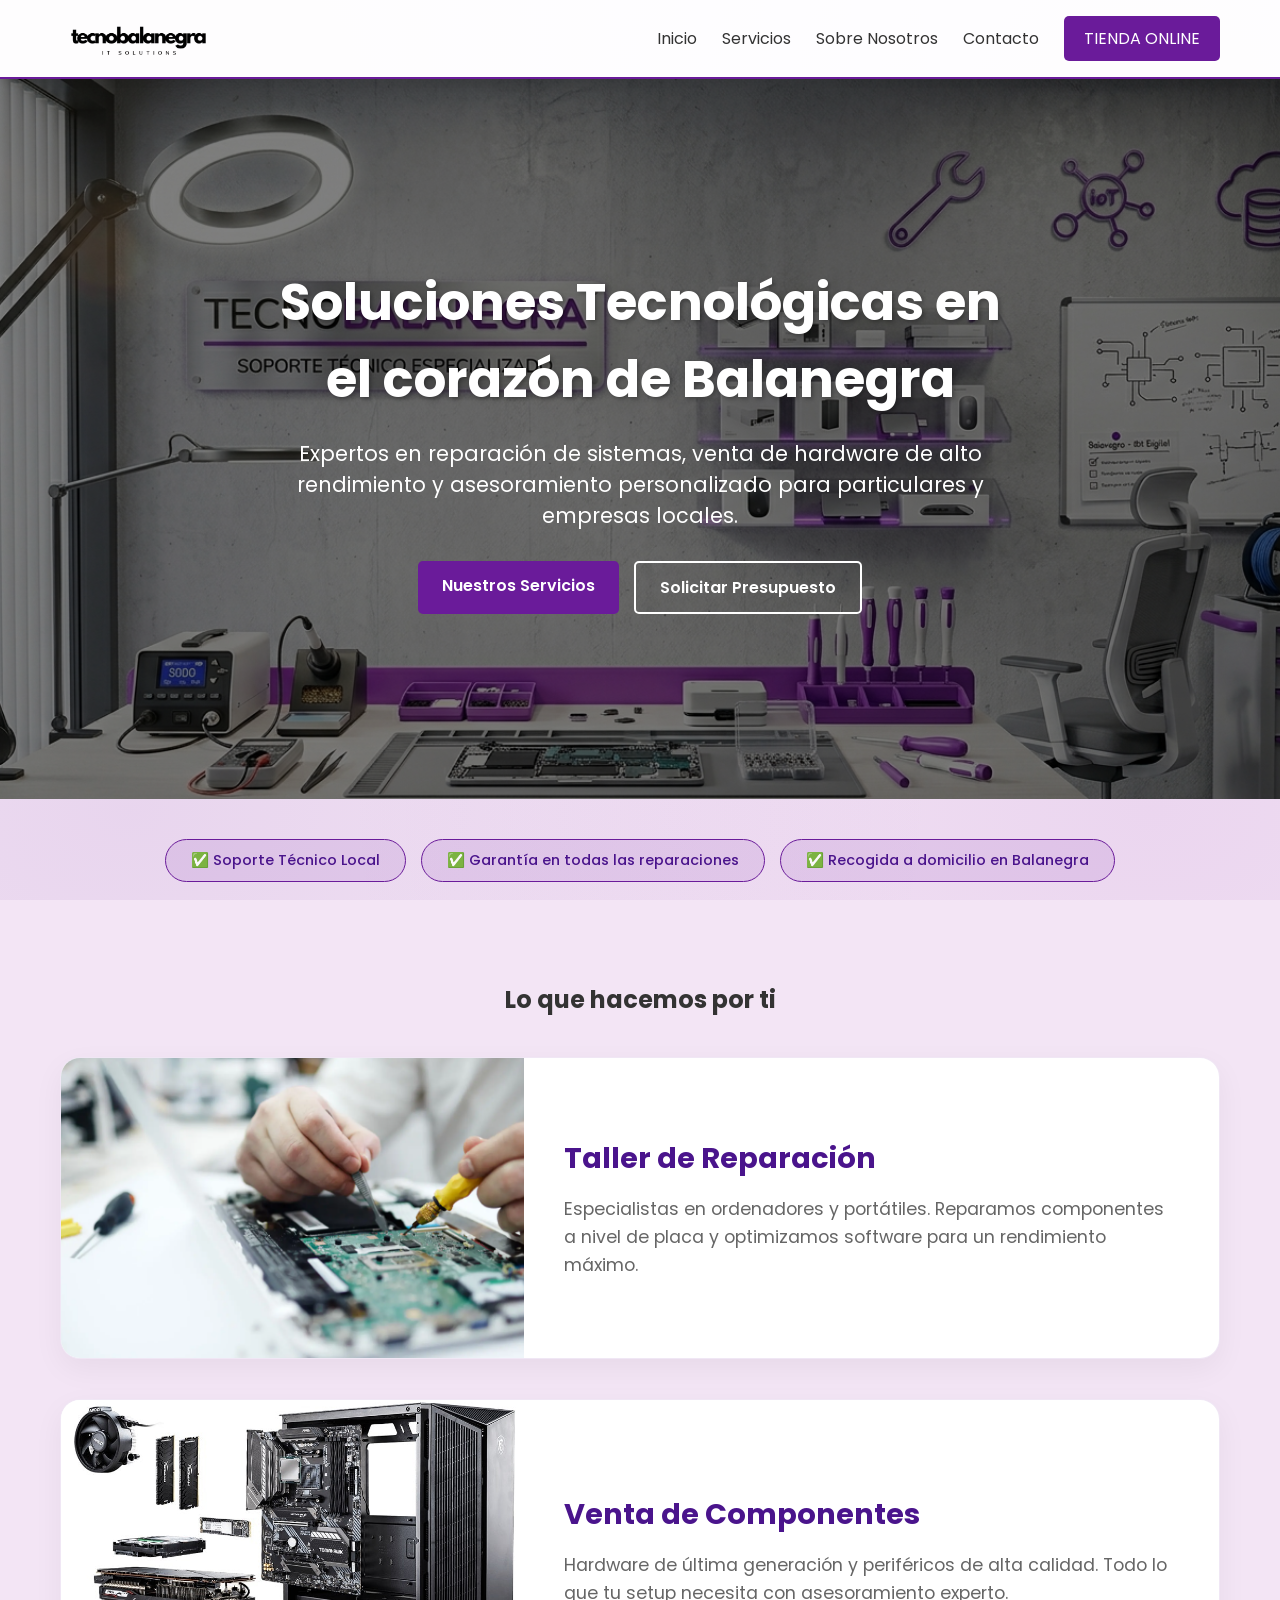
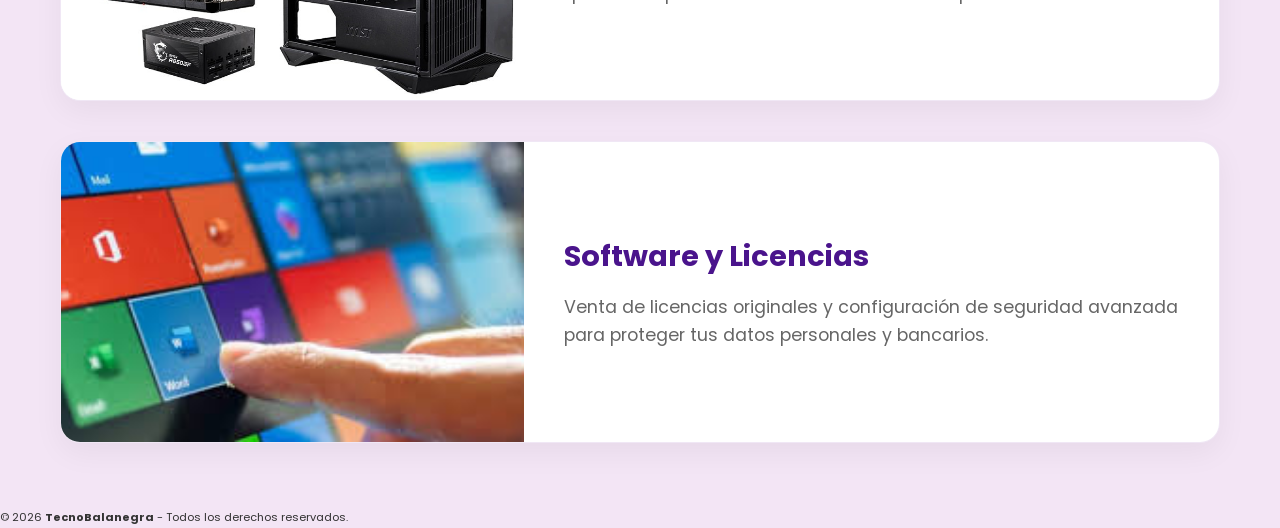
==== index.html @ 56120dea "Add files via upload" ====
<!DOCTYPE html>
<html lang="es">
<head>
    <meta charset="UTF-8">
    <meta name="viewport" content="width=device-width, initial-scale=1.0">
    <title>TecnoBalanegra | Expertos en Tecnología</title>
    <link rel="icon" type="image/png" href="recursos-imagenes/tecnobalanegra_logo2.png">
    <link href="https://fonts.googleapis.com/css2?family=Poppins:wght@300;400;600;700&display=swap" rel="stylesheet">
    <link rel="stylesheet" href="styles.css">
</head>
<body>

    <header>
        <div class="contenedor-nav">
            <!-- Logo a la izquierda -->
            <div class="logo-container">
                <a href="index.html">
                    <img src="recursos-imagenes/tecnobalanegra_logo.png" alt="TecnoBalanegra Logo" class="logo-img">
                </a>
            </div>

            <!-- Menú a la derecha -->
            <nav>
                <a href="#inicio">Inicio</a>
                <a href="servicios.html">Servicios</a>
                <a href="nosotros.html">Sobre Nosotros</a>
                <a href="contacto.html">Contacto</a>
                <a href="tienda.html" class="boton-tienda">TIENDA ONLINE</a>
            </nav>
        </div>
    </header>

    <main>
        <!-- Sección Hero con fondo de imagen -->
        <section id="inicio" class="hero">
            <div class="overlay"></div> <!-- Capa oscura para que el texto se lea bien -->
            <div class="hero-contenido">
                <h2>Soluciones Tecnológicas en el corazón de Balanegra</h2>
                <p>Expertos en reparación de sistemas, venta de hardware de alto rendimiento y asesoramiento personalizado para particulares y empresas locales.</p>
                <div class="botones-hero">
                    <a href="servicios.html" class="btn-primario">Nuestros Servicios</a>
                    <a href="contacto.html" class="btn-secundario">Solicitar Presupuesto</a>
                </div>
            </div>
        </section>

        <!-- Banner de confianza -->
        <section class="banner-confianza">
            <div class="contenedor-pills">
                <span class="pill">✅ Soporte Técnico Local</span>
                <span class="pill">✅ Garantía en todas las reparaciones</span>
                <span class="pill">✅ Recogida a domicilio en Balanegra</span>
            </div>
        </section>

        <!-- El resto del contenido (Novedades, Servicios, Contacto...) se mantiene abajo -->
        <section id="servicios" class="contenedor-servicios">
            <h2 class="titulo-seccion">Lo que hacemos por ti</h2>
            
            <div class="grid-servicios-pro">
                
                <!-- Taller de Reparación -->
                <article class="servicio-card">
                    <div class="imagen-placeholder">
                        <img src="recursos-imagenes/taller-reparacion.png" alt="Taller de reparación">
                    </div>
                    <div class="servicio-info">
                        <h4>Taller de Reparación</h4>
                        <p>Especialistas en ordenadores y portátiles. Reparamos componentes a nivel de placa y optimizamos software para un rendimiento máximo.</p>
                    </div>
                </article>

                <!-- Venta de Componentes -->
                <article class="servicio-card">
                    <div class="imagen-placeholder">
                        <img src="recursos-imagenes/venta-componentes.jpg" alt="Venta de componentes">
                    </div>
                    <div class="servicio-info">
                        <h4>Venta de Componentes</h4>
                        <p>Hardware de última generación y periféricos de alta calidad. Todo lo que tu setup necesita con asesoramiento experto.</p>
                    </div>
                </article>

                <!-- Software y Licencias -->
                <article class="servicio-card">
                    <div class="imagen-placeholder">
                        <img src="recursos-imagenes/licencias.jpg" alt="Software y licencias">
                    </div>
                    <div class="servicio-info">
                        <h4>Software y Licencias</h4>
                        <p>Venta de licencias originales y configuración de seguridad avanzada para proteger tus datos personales y bancarios.</p>
                    </div>
                </article>

            </div>
        </section>

        <!-- Sección de contacto (mismo código anterior con ajustes visuales) -->
        <section id="contacto" class="contenedor">
             <!-- ... Tu código de contacto anterior ... -->
        </section>
    </main>

    <footer>
        <p><small><small>&copy; 2026 <strong>TecnoBalanegra</strong> - Todos los derechos reservados.</small></small></p>
    </footer>

</body>
</html>
---- styles.css ----
:root {
    --morado-principal: #6a1b9a;
    --morado-oscuro: #4a148c;
    --lila-muy-claro: #f3e5f5;
    --blanco: #ffffff;
    --texto-oscuro: #333333;
}

* {
    margin: 0;
    padding: 0;
    box-sizing: border-box;
}

/* FONDO GLOBAL DE LA PÁGINA */
body {
    font-family: 'Poppins', sans-serif;
    color: var(--texto-oscuro);
    background-color: var(--lila-muy-claro);
    background-image: 
        radial-gradient(at 10% 10%, rgba(106, 27, 154, 0.12) 0px, transparent 50%),
        radial-gradient(at 90% 10%, rgba(142, 36, 170, 0.12) 0px, transparent 50%),
        radial-gradient(at 50% 50%, rgba(225, 190, 231, 0.15) 0px, transparent 50%),
        radial-gradient(at 10% 90%, rgba(106, 27, 154, 0.08) 0px, transparent 50%),
        radial-gradient(at 90% 90%, rgba(142, 36, 170, 0.08) 0px, transparent 50%);
    background-attachment: fixed;
}

/* CABECERA Y NAVEGACIÓN */
header {
    background-color: rgba(255, 255, 255, 0.95);
    padding: 10px 0;
    position: sticky;
    top: 0;
    z-index: 1000;
    box-shadow: 0 2px 10px rgba(0,0,0,0.05);
    border-bottom: 2px solid var(--morado-principal);
}

.contenedor-nav {
    display: flex;
    justify-content: space-between;
    align-items: center;
    max-width: 1200px;
    margin: 0 auto;
    padding: 0 20px;
}

.logo-img {
    height: 50px;
    width: auto;
}

nav {
    display: flex;
    align-items: center;
}

nav a {
    text-decoration: none;
    color: var(--texto-oscuro);
    margin-left: 25px;
    font-weight: 400;
    transition: 0.3s;
}

nav a:hover {
    color: var(--morado-principal);
}

.boton-tienda {
    background: var(--morado-principal);
    color: var(--blanco) !important;
    padding: 10px 20px;
    border-radius: 5px;
}

.boton-tienda:hover {
    background: var(--morado-oscuro);
}

/* SECCIÓN HERO DE LA PÁGINA */
.hero {
    height: 80vh;
    display: flex;
    align-items: center;
    justify-content: center;
    text-align: center;
    background: url('recursos-imagenes/fondo_tecnobalanegra.png') center/cover no-repeat;
    position: relative;
    color: var(--blanco);
}

.hero .overlay {
    position: absolute;
    top: 0;
    left: 0;
    width: 100%;
    height: 100%;
    background-color: rgba(0, 0, 0, 0.5);
    z-index: 1;
}

.hero-contenido {
    position: relative;
    z-index: 2;
    max-width: 800px;
    padding: 0 20px;
}

.hero-contenido h2, .hero-contenido p {
    color: var(--blanco);
}

.hero-contenido h2 {
    font-size: 3.2rem;
    margin-bottom: 20px;
    font-weight: 700;
    text-shadow: 2px 2px 4px rgba(0,0,0,0.3);
}

.hero-contenido p {
    font-size: 1.3rem;
    max-width: 700px;
    margin: 0 auto 30px auto;
    font-weight: 400;
}

/* BOTONES Y COMPONENTES */
.botones-hero {
    display: flex;
    justify-content: center;
    gap: 15px;
}

.btn-primario, .btn-secundario {
    padding: 12px 24px;
    text-decoration: none;
    border-radius: 5px;
    font-weight: 600;
    transition: 0.3s;
}

.btn-primario {
    background-color: var(--morado-principal);
    color: var(--blanco);
}

.btn-primario:hover {
    background-color: var(--morado-oscuro);
}

.btn-secundario {
    background-color: transparent;
    color: var(--blanco);
    border: 2px solid var(--blanco);
}

.btn-secundario:hover {
    background-color: var(--blanco);
    color: var(--morado-principal);
}

.banner-confianza {
    padding: 40px 20px;
    display: flex;
    justify-content: center;
}

.contenedor-pills {
    display: flex;
    flex-wrap: wrap;
    gap: 15px;
    justify-content: center;
}

.pill {
    background-color: rgba(106, 27, 154, 0.1);
    border: 1px solid var(--morado-principal);
    color: var(--morado-oscuro);
    padding: 10px 25px;
    border-radius: 50px;
    font-size: 0.9rem;
    font-weight: 500;
    transition: 0.3s;
}

.pill:hover {
    background-color: var(--morado-principal);
    color: white;
}

/* PÁGINA DE SERVICIOS */
.contenedor-servicios, .contenedor-servicios-detallados {
    max-width: 1200px;
    margin: 60px auto;
    padding: 0 20px;
    text-align: center;
}

.grid-servicios-pro {
    display: flex;
    flex-direction: column;
    gap: 40px;
    margin-top: 40px;
}

.servicio-card {
    display: flex;
    align-items: center;
    background: white;
    border-radius: 20px;
    overflow: hidden;
    box-shadow: 0 10px 30px rgba(0,0,0,0.05);
    transition: transform 0.3s ease;
    border: 1px solid rgba(106, 27, 154, 0.1);
}

.servicio-card:hover {
    transform: translateY(-5px);
}

.imagen-placeholder {
    width: 40%;
    height: 300px;
    background-color: #eee;
}

.imagen-placeholder img {
    width: 100%;
    height: 100%;
    object-fit: cover;
}

.servicio-info {
    width: 60%;
    padding: 40px;
    text-align: left;
}

.servicio-info h4 {
    font-size: 1.8rem;
    color: var(--morado-oscuro);
    margin-bottom: 15px;
}

.servicio-info p {
    font-size: 1.1rem;
    line-height: 1.6;
    color: #666;
}

/* PÁGINA DE CONTACTO */
.contenedor-contacto {
    max-width: 1100px;
    margin: 50px auto;
    padding: 0 20px;
}

.contacto-header {
    text-align: center;
    margin-bottom: 50px;
}

.contacto-header h1 {
    color: var(--morado-oscuro);
    font-size: 2.5rem;
}

.contacto-grid {
    display: grid;
    grid-template-columns: 1fr 1fr;
    gap: 40px;
    align-items: start;
}

.formulario-container {
    background: white;
    padding: 40px;
    border-radius: 20px;
    box-shadow: 0 10px 30px rgba(0,0,0,0.05);
}

.grupo-input {
    margin-bottom: 20px;
}

.grupo-input label {
    display: block;
    margin-bottom: 8px;
    font-weight: 600;
    color: var(--morado-oscuro);
}

/* formulario */
.grupo-input input, .grupo-input select, .grupo-input textarea {
    width: 100%;
    padding: 12px;
    border: 1px solid #ddd;
    border-radius: 8px;
    font-family: inherit;
    outline: none;
    transition: 0.3s;
}

.grupo-input input:focus, .grupo-input textarea:focus {
    border-color: var(--morado-principal);
    box-shadow: 0 0 0 3px rgba(106, 27, 154, 0.1);
}

.btn-enviar-contacto {
    background: var(--morado-principal);
    color: white;
    border: none;
    padding: 15px 30px;
    border-radius: 8px;
    font-weight: 600;
    cursor: pointer;
    width: 100%;
    transition: 0.3s;
}

.btn-enviar-contacto:hover {
    background: var(--morado-oscuro);
    transform: translateY(-2px);
}

.info-card {
    background: rgba(255, 255, 255, 0.6);
    padding: 20px;
    border-radius: 15px;
    margin-bottom: 20px;
    border-left: 5px solid var(--morado-principal);
}

.info-card h4 {
    color: var(--morado-oscuro);
    margin-bottom: 5px;
}

.mapa-placeholder {
    height: 200px;
    background: #e0e0e0;
    border-radius: 15px;
    display: flex;
    align-items: center;
    justify-content: center;
    color: #888;
    border: 2px dashed #ccc;
}

.servicios-intro {
    text-align: center;
    margin-bottom: 60px;
}

.servicios-intro h1 {
    font-size: 2.8rem;
    color: var(--morado-oscuro);
}

.servicios-grid-especifico {
    display: grid;
    grid-template-columns: repeat(auto-fit, minmax(280px, 1fr));
    gap: 30px;
}

.servicio-item {
    background: rgba(255, 255, 255, 0.7);
    backdrop-filter: blur(10px);
    padding: 40px;
    border-radius: 20px;
    border: 1px solid rgba(255, 255, 255, 0.3);
    box-shadow: 0 10px 20px rgba(0,0,0,0.03);
    transition: 0.3s ease;
    text-align: left;
}

.servicio-item:hover {
    transform: translateY(-10px);
    background: white;
    box-shadow: 0 15px 35px rgba(106, 27, 154, 0.1);
}

.servicio-icon {
    font-size: 3rem;
    margin-bottom: 20px;
}

.servicio-item h3 {
    color: var(--morado-principal);
    margin-bottom: 15px;
    font-size: 1.5rem;
}

.servicio-item p {
    color: #555;
    margin-bottom: 20px;
    font-size: 0.95rem;
}

.lista-check {
    list-style: none;
    padding: 0;
}

.lista-check li {
    font-size: 0.85rem;
    color: #777;
    margin-bottom: 8px;
    display: flex;
    align-items: center;
}

.lista-check li::before {
    content: "•";
    color: var(--morado-principal);
    font-weight: bold;
    margin-right: 10px;
    font-size: 1.2rem;
}

.servicios-cta {
    margin-top: 80px;
    background: var(--morado-principal);
    color: white;
    padding: 60px;
    border-radius: 30px;
    text-align: center;
}

.servicios-cta h3 {
    font-size: 2rem;
    margin-bottom: 15px;
}

.servicios-cta p {
    margin-bottom: 30px;
    opacity: 0.9;
}

/* 9. SOBRE NOSOTROS */
.contenedor-nosotros {
    max-width: 1000px;
    margin: 60px auto;
    padding: 0 20px;
}

.nosotros-hero {
    text-align: center;
    margin-bottom: 80px;
}

.nosotros-hero h1 {
    font-size: 3rem;
    color: var(--morado-oscuro);
}

.subtitulo {
    font-size: 1.2rem;
    color: var(--morado-principal);
    margin-bottom: 30px;
    font-weight: 600;
}

.historia-texto {
    background: white;
    padding: 40px;
    border-radius: 20px;
    box-shadow: 0 10px 30px rgba(0,0,0,0.05);
    line-height: 1.8;
    color: #555;
    font-size: 1.1rem;
}

.equipo-grid {
    display: grid;
    grid-template-columns: 1fr 1fr;
    gap: 40px;
    margin-top: 40px;
}

.persona-card {
    background: rgba(255, 255, 255, 0.6);
    backdrop-filter: blur(5px);
    padding: 40px;
    border-radius: 25px;
    text-align: center;
    border: 1px solid rgba(106, 27, 154, 0.1);
    transition: 0.3s;
}

.persona-card:hover {
    background: white;
    transform: translateY(-5px);
}

.foto-perfil {
    width: 100px;
    height: 100px;
    background: var(--morado-principal);
    border-radius: 50%;
    display: flex;
    align-items: center;
    justify-content: center;
    margin: 0 auto 20px;
    font-size: 3rem;
}

.persona-card h3 {
    color: var(--morado-oscuro);
    margin-bottom: 5px;
}

.rol {
    color: var(--morado-principal);
    font-weight: 600;
    font-size: 0.9rem;
    margin-bottom: 15px;
    text-transform: uppercase;
}

.bio {
    font-size: 0.95rem;
    color: #666;
}

.valores-grid {
    display: grid;
    grid-template-columns: repeat(3, 1fr);
    gap: 20px;
    margin-top: 80px;
}

.valor-card {
    text-align: center;
    padding: 30px;
    border-top: 4px solid var(--morado-principal);
    background: white;
    border-radius: 0 0 15px 15px;
}

.valor-card h4 {
    margin-bottom: 10px;
    color: var(--morado-oscuro);
}

/* PÁGINA RESPONSIVE */
@media (max-width: 768px) {
    .servicio-card {
        flex-direction: column;
    }
    .imagen-placeholder, .servicio-info {
        width: 100%;
    }
    .imagen-placeholder {
        height: 200px;
    }
    .contacto-grid, .equipo-grid, .valores-grid {
        grid-template-columns: 1fr;
    }
}
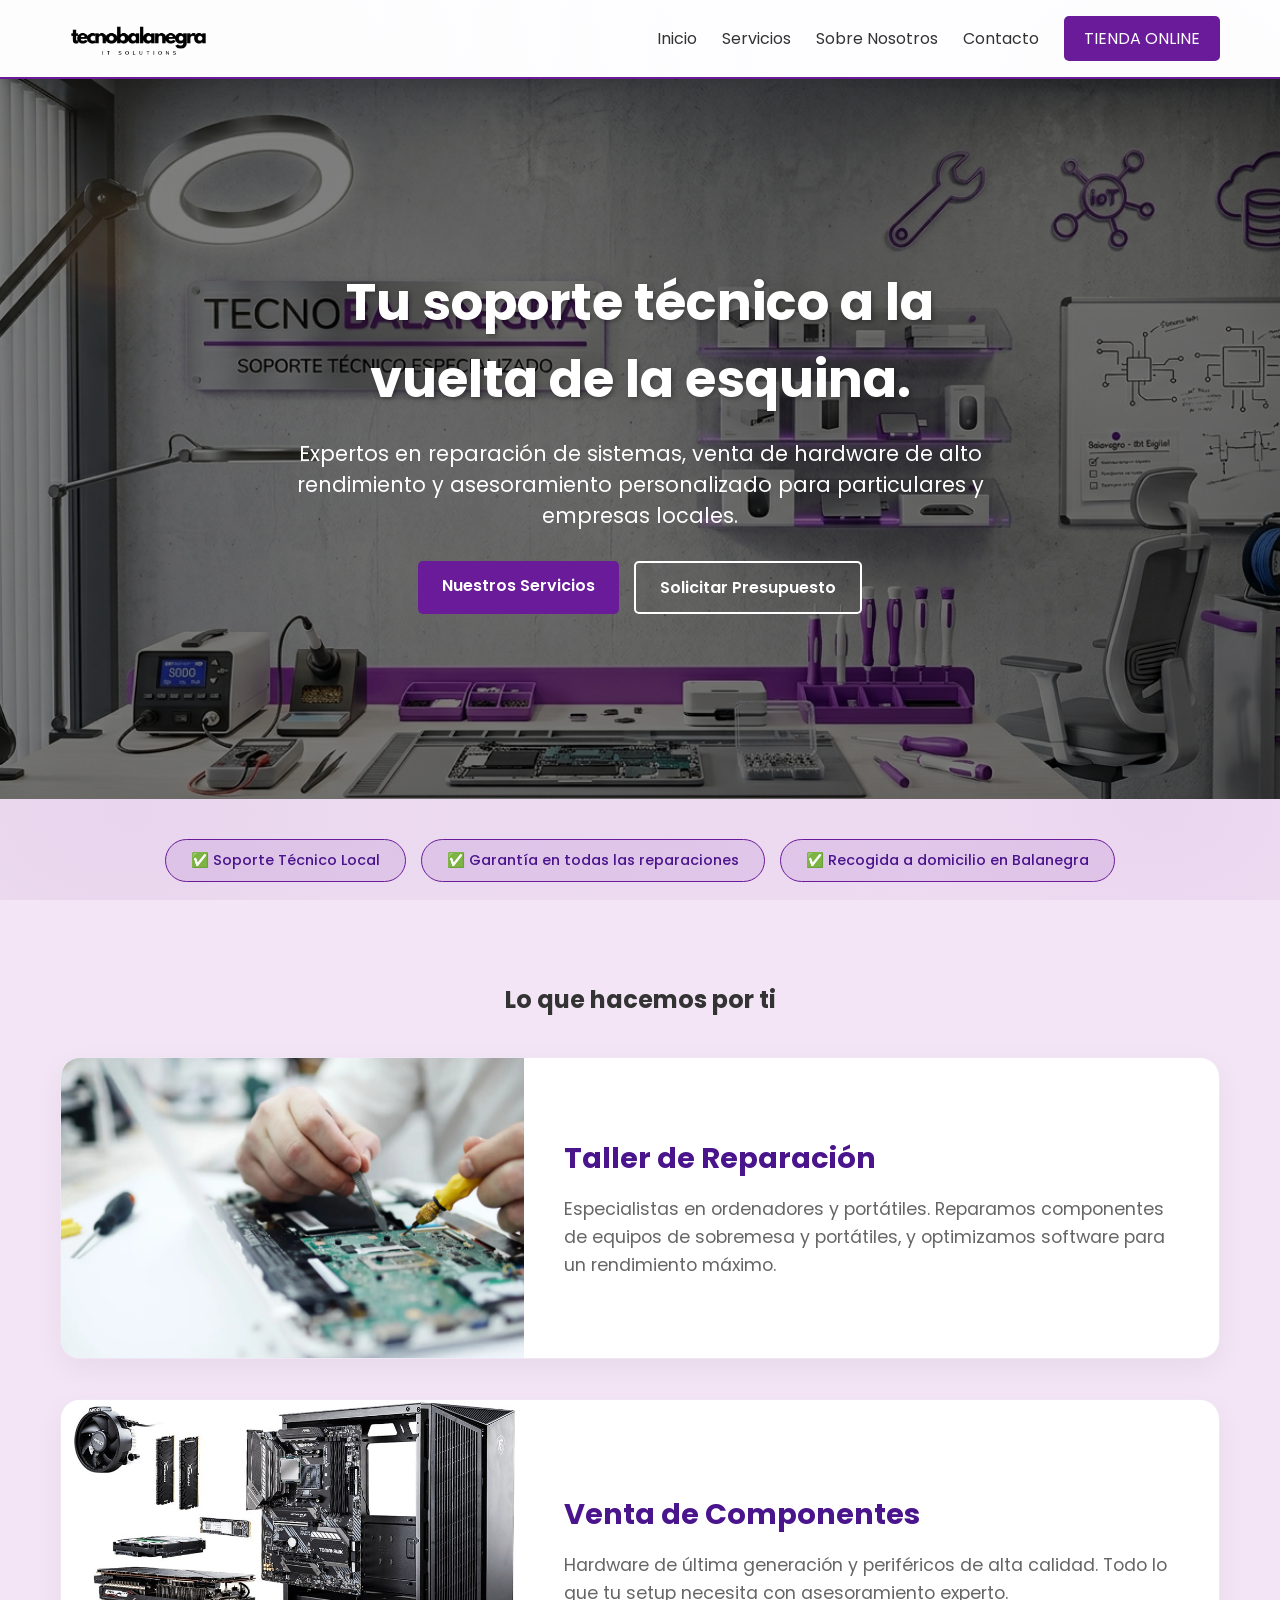
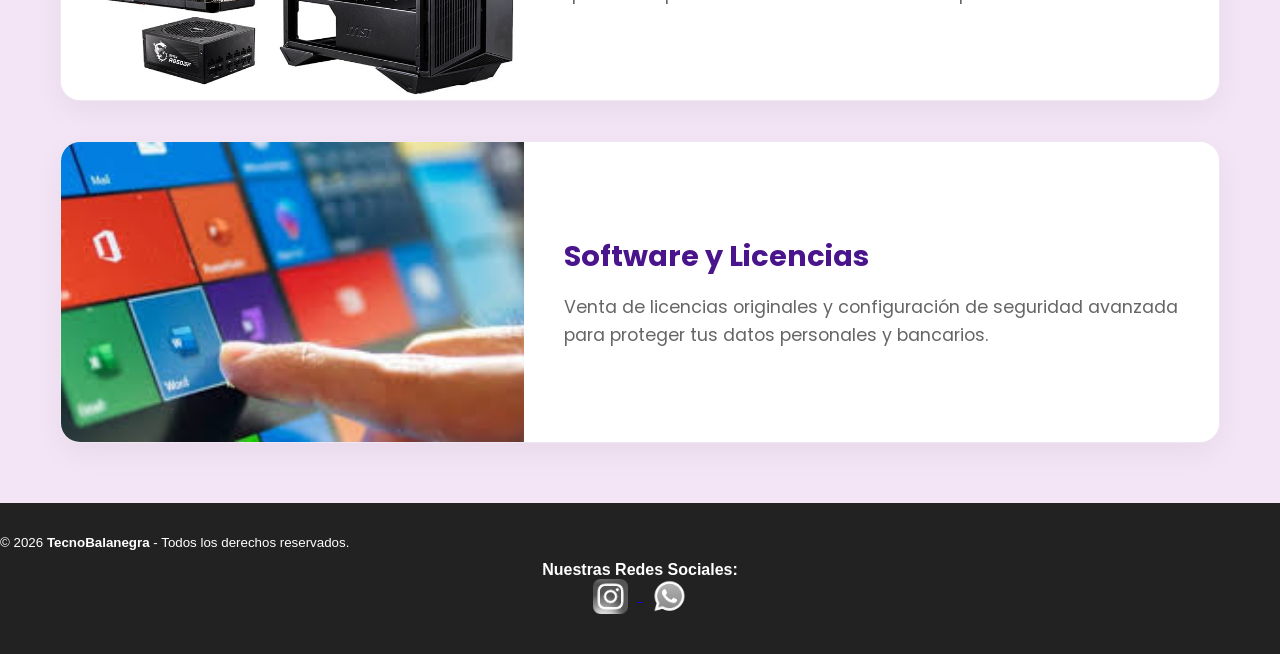
==== commit 2c7baf64: "Add files via upload" ====
--- a/index.html
+++ b/index.html
@@ -31,11 +31,10 @@
     </header>
 
     <main>
-        <!-- Sección Hero con fondo de imagen -->
         <section id="inicio" class="hero">
-            <div class="overlay"></div> <!-- Capa oscura para que el texto se lea bien -->
+            <div class="overlay"></div>
             <div class="hero-contenido">
-                <h2>Soluciones Tecnológicas en el corazón de Balanegra</h2>
+                <h2>Tu soporte técnico a la vuelta de la esquina.</h2>
                 <p>Expertos en reparación de sistemas, venta de hardware de alto rendimiento y asesoramiento personalizado para particulares y empresas locales.</p>
                 <div class="botones-hero">
                     <a href="servicios.html" class="btn-primario">Nuestros Servicios</a>
@@ -44,7 +43,6 @@
             </div>
         </section>
 
-        <!-- Banner de confianza -->
         <section class="banner-confianza">
             <div class="contenedor-pills">
                 <span class="pill">✅ Soporte Técnico Local</span>
@@ -53,24 +51,21 @@
             </div>
         </section>
 
-        <!-- El resto del contenido (Novedades, Servicios, Contacto...) se mantiene abajo -->
         <section id="servicios" class="contenedor-servicios">
             <h2 class="titulo-seccion">Lo que hacemos por ti</h2>
             
             <div class="grid-servicios-pro">
                 
-                <!-- Taller de Reparación -->
                 <article class="servicio-card">
                     <div class="imagen-placeholder">
                         <img src="recursos-imagenes/taller-reparacion.png" alt="Taller de reparación">
                     </div>
                     <div class="servicio-info">
                         <h4>Taller de Reparación</h4>
-                        <p>Especialistas en ordenadores y portátiles. Reparamos componentes a nivel de placa y optimizamos software para un rendimiento máximo.</p>
+                        <p>Especialistas en ordenadores y portátiles. Reparamos componentes de equipos de sobremesa y portátiles, y optimizamos software para un rendimiento máximo.</p>
                     </div>
                 </article>
 
-                <!-- Venta de Componentes -->
                 <article class="servicio-card">
                     <div class="imagen-placeholder">
                         <img src="recursos-imagenes/venta-componentes.jpg" alt="Venta de componentes">
@@ -81,7 +76,6 @@
                     </div>
                 </article>
 
-                <!-- Software y Licencias -->
                 <article class="servicio-card">
                     <div class="imagen-placeholder">
                         <img src="recursos-imagenes/licencias.jpg" alt="Software y licencias">
@@ -94,15 +88,22 @@
 
             </div>
         </section>
-
-        <!-- Sección de contacto (mismo código anterior con ajustes visuales) -->
-        <section id="contacto" class="contenedor">
-             <!-- ... Tu código de contacto anterior ... -->
-        </section>
     </main>
 
     <footer>
-        <p><small><small>&copy; 2026 <strong>TecnoBalanegra</strong> - Todos los derechos reservados.</small></small></p>
+        <p><small>&copy; 2026 <strong>TecnoBalanegra</strong> - Todos los derechos reservados.</small></p>
+        
+        <div class="footer-section">
+            <h4>Nuestras Redes Sociales:</h4>
+            <div class="social-links">
+                <a href="https://instagram.com" target="_blank">
+                    <img src="recursos-imagenes/Instagram.png" alt="Instagram" class="social-icon">
+                </a>
+                <a href="https://wa.me/34600000000" target="_blank">
+                    <img src="recursos-imagenes/WhatsApp.png" alt="WhatsApp" class="social-icon">
+                </a>
+            </div>
+        </div>
     </footer>
 
 </body>
--- a/styles.css
+++ b/styles.css
@@ -559,4 +559,42 @@
     .contacto-grid, .equipo-grid, .valores-grid {
         grid-template-columns: 1fr;
     }
+}
+
+footer {
+    background-color: #222;
+    color: #fff;
+    padding: 30px 0;
+    font-family: Arial, sans-serif;
+}
+
+.footer-container {
+    display: flex;
+    justify-content: space-around; /* Reparte las secciones */
+    align-items: flex-start;
+    max-width: 1200px;
+    margin: 0 auto;
+    flex-wrap: wrap; /* Para que en móviles se vea bien */
+}
+
+.footer-section {
+    margin: 10px;
+    text-align: center;
+}
+
+.social-icon, .pay-icon {
+    width: 35px; /* Tamaño de los iconos */
+    margin: 0 10px;
+    vertical-align: middle;
+}
+
+/* El efecto que te pasé antes */
+.social-icon {
+    filter: grayscale(100%);
+    transition: 0.3s;
+}
+
+.social-icon:hover {
+    filter: grayscale(0%);
+    transform: scale(1.1);
 }
